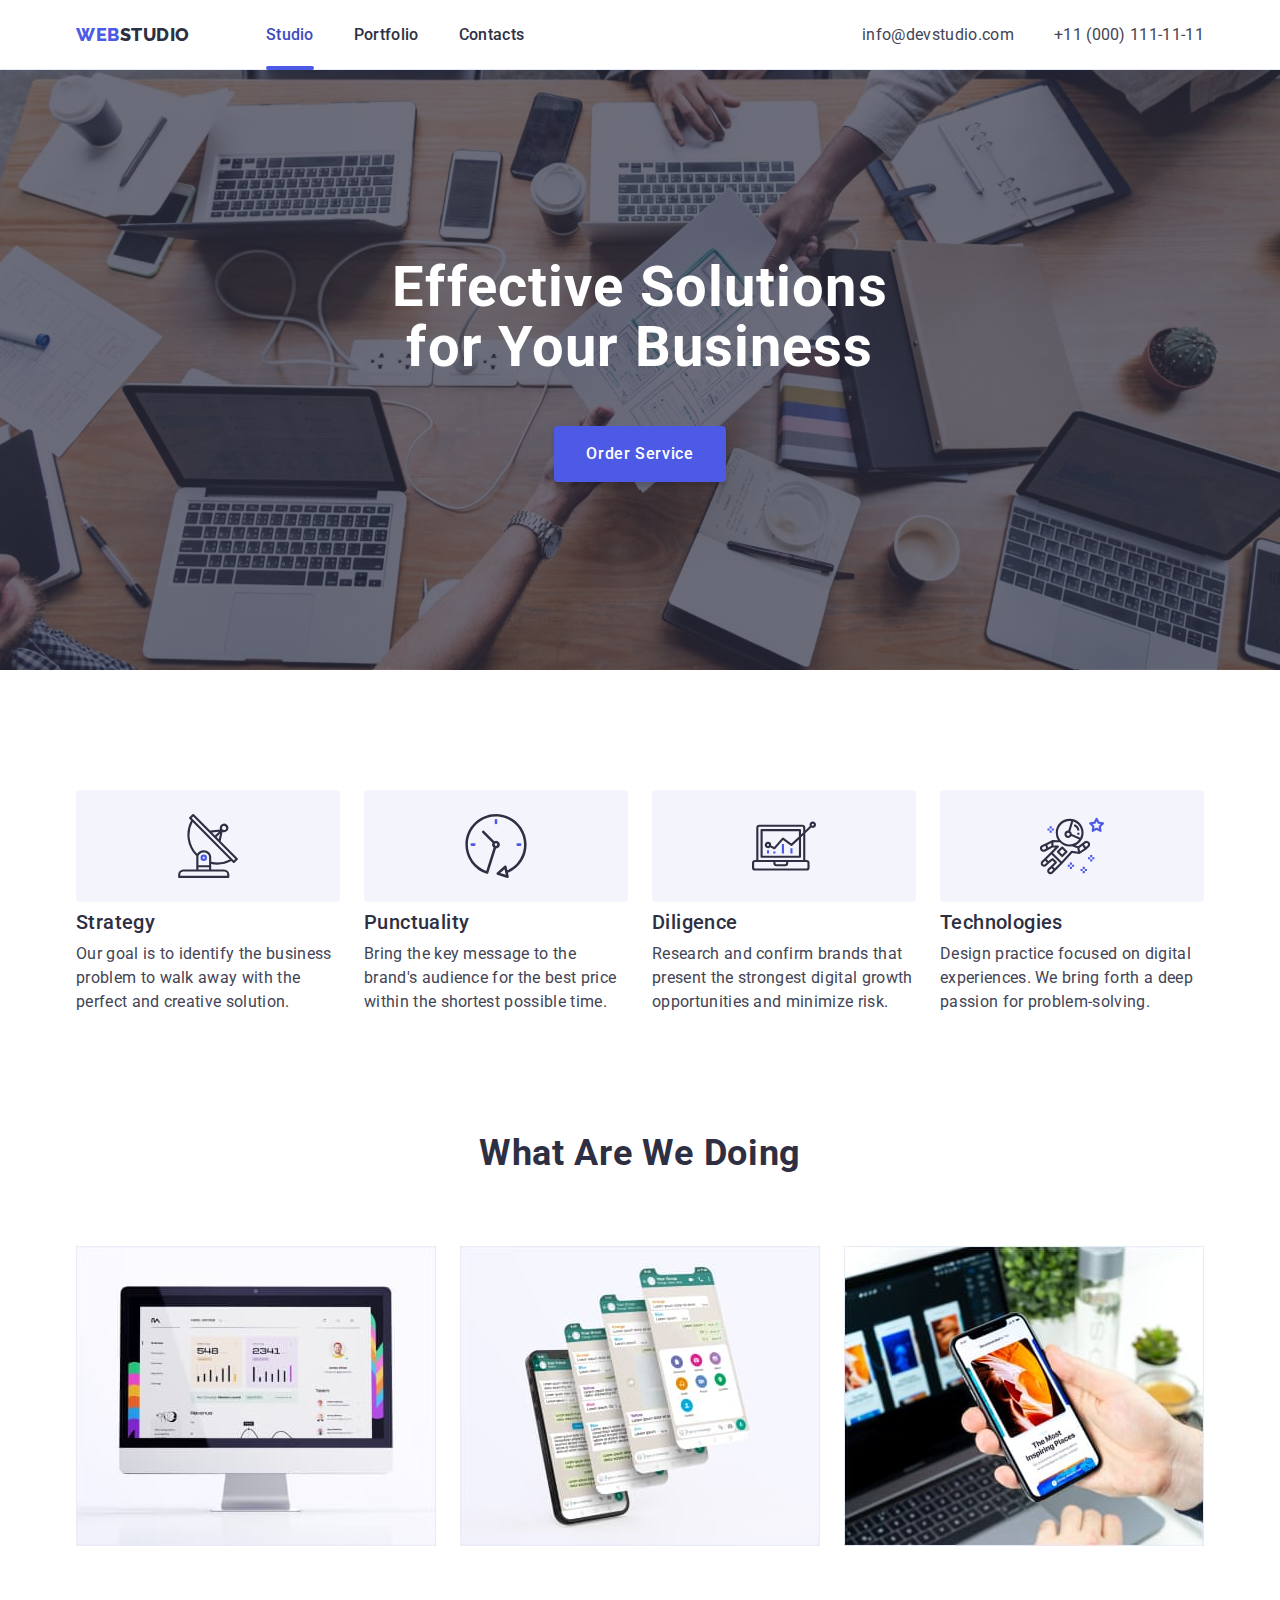
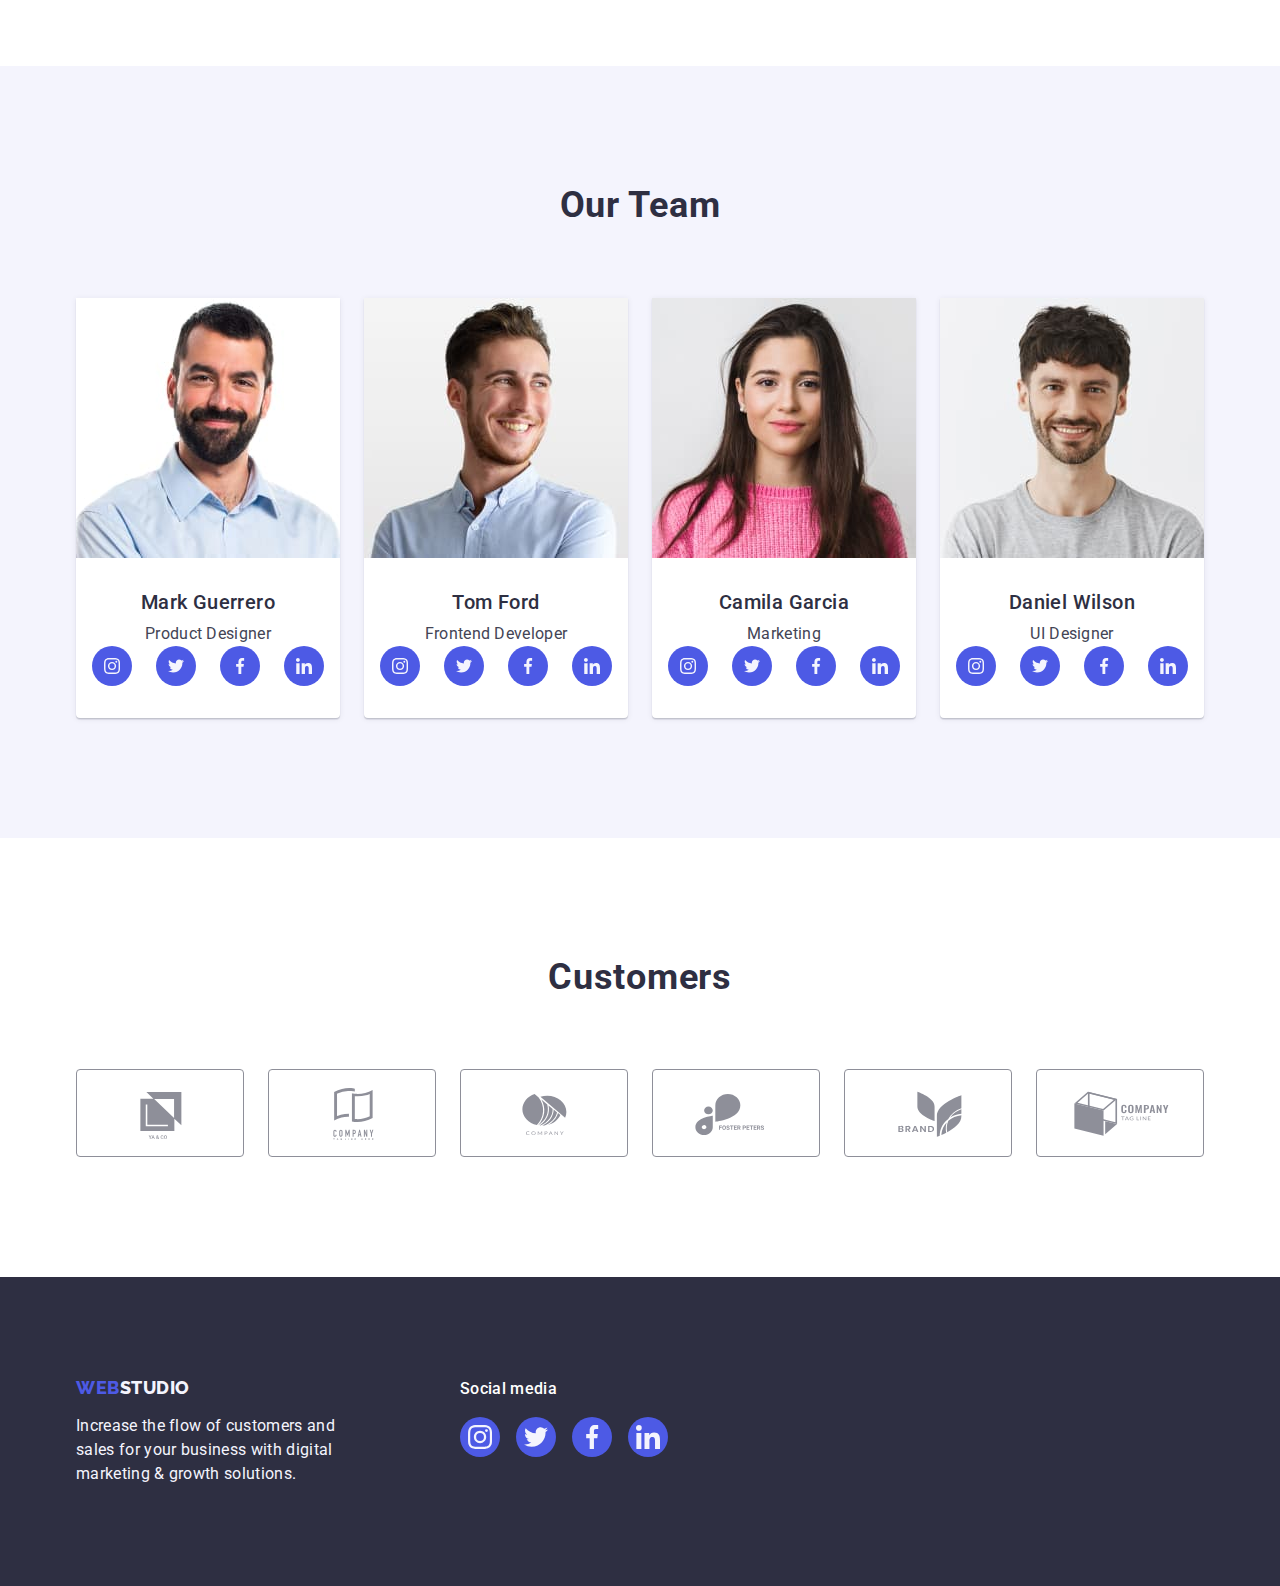
==== index.html @ 05ad9bfc "Initial commit" ====
<!DOCTYPE html>
<html lang="en">
  <head>
    <meta charset="UTF-8" />
    <meta http-equiv="X-UA-Compatible" content="IE=edge" />
    <meta name="viewport" content="width=device-width, initial-scale=1.0" />
    <title>WebStudio</title>
    <link rel="preconnect" href="https://fonts.googleapis.com" />
    <link rel="preconnect" href="https://fonts.gstatic.com" crossorigin />
    <link
      href="https://fonts.googleapis.com/css2?family=Raleway:wght@800&family=Roboto:wght@400;500;700;900&display=swap"
      rel="stylesheet"
    />
    <link
      rel="stylesheet"
      href="https://cdnjs.cloudflare.com/ajax/libs/modern-normalize/1.1.0/modern-normalize.min.css"
    />
    <link rel="stylesheet" href="./css/styles.css" />
  </head>
  <body>
    <!-- Headers -->

    <header class="header-main">
      <!-- Navigation on the page -->

      <div class="header-container container">
        <nav class="site-nav">
          <a class="link top-link" href="./index.html"
            >Web<span class="top-logo">Studio</span></a
          >
          <ul class="list nav-list">
            <li class="item"><a class="link header-link active" href="./index.html">Studio</a></li>
            <li class="item">
              <a class="link header-link" href="./portfolio.html">Portfolio</a>
            </li>
            <li class="item"><a class="link header-link" href="">Contacts</a></li>
          </ul>
        </nav>
        <address class="site-cont">
          <ul class="list nav-list">
            <li class="item">
              <a class="link" href="mailto:info@devstudio.com"
                >info@devstudio.com</a
              >
            </li>
            <li class="item">
              <a class="link" href="tel:+110001111111">+11 (000) 111-11-11</a>
            </li>
          </ul>
        </address>
      </div>
    </header>

    <!-- Main block -->

    <main>
      <!-- Section Hero -->

      <section class="hero hero-main">
        <div class="container">
          <h1 class="hero-title">Effective Solutions for Your Business</h1>
          <button class="hero-button" type="button" data-modal-open>Order Service</button>
        </div>
      </section>

      <!-- Section Feature -->

      <section class="section feature-main">
        <div class="container">
          <h2 class="section-title visually-hidden">Feature</h2>
          <ul class="list feature-list">
              <li class="feature-list-it">
                  <div class="feature-icon-top">
                        <svg class="feature-icons" width="64" height="64">
                          <use href="./images/icon.svg#icon-antenna"></use>
                        </svg>
                  </div>
                  <h3 class="section-subtitle">Strategy</h3>
                  <p class="section-item">
                    Our goal is to identify the business problem to walk away with
                    the perfect and creative solution.
                  </p>
              </li>

              <li class="feature-list-it">
                <div class="feature-icon-top">
                    <svg class="feature-icons" width="64" height="64">
                      <use href="./images/icon.svg#icon-clock"></use>
                    </svg>
                </div>
                  <h3 class="section-subtitle">Punctuality</h3>
                  <p class="section-item">
                    Bring the key message to the brand's audience for the best price
                    within the shortest possible time.
                  </p>
              </li>

              <li class="feature-list-it">
                <div class="feature-icon-top">
                    <svg class="feature-icons" width="64" height="64">
                      <use href="./images/icon.svg#icon-diagram"></use>
                    </svg>
                </div>
                  <h3 class="section-subtitle">Diligence</h3>
                  <p class="section-item">
                    Research and confirm brands that present the strongest digital
                    growth opportunities and minimize risk.
                  </p>
              </li>

              <li class="feature-list-it">
                <div class="feature-icon-top">
                    <svg class="feature-icons" width="64" height="64">
                      <use href="./images/icon.svg#icon-astronaut"></use>
                    </svg>
                </div>
                  <h3 class="section-subtitle">Technologies</h3>
                  <p class="section-item">
                    Design practice focused on digital experiences. We bring forth a
                    deep passion for problem-solving.
                  </p>
              </li>
          </ul>
        </div>
      </section>

      <!-- Section  What are we doing -->

      <section class="section doing-main">
        <div class="container">
          <h2 class="section-title">What are we doing</h2>
          <ul class="list  doing-list">
            <li class="doing-items">
              <img src="./images/gadjet/PC.jpg" alt="PC" width="360" />
            </li>
            <li class="doing-items">
              <img src="./images/gadjet/Tablet.jpg" alt="Tablet" width="360" />
            </li>
            <li class="doing-items">
              <img src="./images/gadjet/Phone.jpg" alt="Phone" width="360" />
            </li>
          </ul>
        </div>
      </section>

      <!-- Section Our Team -->

      <section class="section team">
        <div class="container team-main">
          <h2 class="section-title team-title">Our Team</h2>
          <ul class="list team-list">
            <li class="team-item">
              <img
                src="./images/team/MarkGuerrero.jpg"
                alt="Mark Guerrero"
                width="264"
              />
              <div class="team-subtitle">
                <h3 class="section-subtitle">Mark Guerrero</h3>
                <p class="section-item">Product Designer</p>
                <ul class="list socials">
                  <li class="socials-items">
                    <a  class="socials-link link" href="https://instagram.com" target="_blank" rel="noopener noreferrer"
                    aria-label="Instagram icon">
                      <svg class="socials-icons" width="16" height="16">
                        <use href="./images/icon.svg#icon-instagram"></use>
                      </svg>
                    </a>
                  </li>
                  <li class="socials-items">
                    <a class="socials-link link" href="https://twitter.com" target="_blank" rel="noopener noreferrer"
                    aria-label="Twitter icon">
                      <svg class="socials-icons" width="16" height="16">
                        <use href="./images/icon.svg#icon-twitter"></use>
                      </svg>
                    </a>
                  </li>
                  <li class="socials-items">
                    <a class="socials-link link" href="https://facebook.com" target="_blank" rel="noopener noreferrer"
                    aria-label="Facebook icon">
                      <svg class="socials-icons" width="16" height="16">
                        <use href="./images/icon.svg#icon-facebook"></use>
                      </svg>
                    </a>
                  </li>
                  <li class="socials-items">
                    <a class="socials-link link" href="https://linkedin.com" target="_blank" rel="noopener noreferrer"
                    aria-label="Linkedin icon">
                      <svg class="socials-icons" width="16" height="16">
                        <use href="./images/icon.svg#icon-linkedin"></use>
                      </svg>
                    </a>
                  </li>
                </ul>
              </div>

            </li>
            <li class="team-item">
              <img src="./images/team/TomFord.jpg" alt="Tom Ford" width="264" />
                <div class="team-subtitle">
                    <h3 class="section-subtitle">Tom Ford</h3>
                    <p class="section-item">Frontend Developer</p>
                    <ul class="list socials">
                      <li class="socials-items">
                        <a  class="socials-link link" href="https://instagram.com" target="_blank" rel="noopener noreferrer"
                        aria-label="Instagram icon">
                          <svg class="socials-icons" width="16" height="16">
                            <use href="./images/icon.svg#icon-instagram"></use>
                          </svg>
                        </a>
                      </li>
                      <li class="socials-items">
                        <a class="socials-link link" href="https://twitter.com" target="_blank" rel="noopener noreferrer"
                        aria-label="Twitter icon">
                          <svg class="socials-icons" width="16" height="16">
                            <use href="./images/icon.svg#icon-twitter"></use>
                          </svg>
                        </a>
                      </li>
                      <li class="socials-items">
                        <a class="socials-link link" href="https://facebook.com" target="_blank" rel="noopener noreferrer"
                        aria-label="Facebook icon">
                          <svg class="socials-icons" width="16" height="16">
                            <use href="./images/icon.svg#icon-facebook"></use>
                          </svg>
                        </a>
                      </li>
                      <li class="socials-items">
                        <a class="socials-link link" href="https://linkedin.com" target="_blank" rel="noopener noreferrer"
                        aria-label="Linkedin icon">
                          <svg class="socials-icons" width="16" height="16">
                            <use href="./images/icon.svg#icon-linkedin"></use>
                          </svg>
                        </a>
                      </li>
                    </ul>
                </div>
                
            </li>
            <li class="team-item">
              <img
                src="./images/team/CamilaGarcia.jpg"
                alt="Camila Garcia"
                width="264"
              />
                  <div class="team-subtitle">
                    <h3 class="section-subtitle">Camila Garcia</h3>
                    <p class="section-item">Marketing</p>
                    <ul class="list socials">
                      <li class="socials-items">
                        <a  class="socials-link link" href="https://instagram.com" target="_blank" rel="noopener noreferrer"
                        aria-label="Instagram icon">
                          <svg class="socials-icons" width="16" height="16">
                            <use href="./images/icon.svg#icon-instagram"></use>
                          </svg>
                        </a>
                      </li>
                      <li class="socials-items">
                        <a class="socials-link link" href="https://twitter.com" target="_blank" rel="noopener noreferrer"
                        aria-label="Twitter icon">
                          <svg class="socials-icons" width="16" height="16">
                            <use href="./images/icon.svg#icon-twitter"></use>
                          </svg>
                        </a>
                      </li>
                      <li class="socials-items">
                        <a class="socials-link link" href="https://facebook.com" target="_blank" rel="noopener noreferrer"
                        aria-label="Facebook icon">
                          <svg class="socials-icons" width="16" height="16">
                            <use href="./images/icon.svg#icon-facebook"></use>
                          </svg>
                        </a>
                      </li>
                      <li class="socials-items">
                        <a class="socials-link link" href="https://linkedin.com" target="_blank" rel="noopener noreferrer"
                        aria-label="Linkedin icon">
                          <svg class="socials-icons" width="16" height="16">
                            <use href="./images/icon.svg#icon-linkedin"></use>
                          </svg>
                        </a>
                      </li>
                    </ul>
                  </div>
            </li>
            <li class="team-item">
              <img
                src="./images/team/DanielWilson.jpg"
                alt="Daniel Wilson"
                width="264"
              />
                  <div class="team-subtitle">
                    <h3 class="section-subtitle">Daniel Wilson</h3>
                    <p class="section-item">UI Designer</p>
                    <ul class="list socials">
                      <li class="socials-items">
                        <a  class="socials-link link" href="https://instagram.com" target="_blank" rel="noopener noreferrer"
                        aria-label="Instagram icon">
                          <svg class="socials-icons" width="16" height="16">
                            <use href="./images/icon.svg#icon-instagram"></use>
                          </svg>
                        </a>
                      </li>
                      <li class="socials-items">
                        <a class="socials-link link" href="https://twitter.com" target="_blank" rel="noopener noreferrer"
                        aria-label="Twitter icon">
                          <svg class="socials-icons" width="16" height="16">
                            <use href="./images/icon.svg#icon-twitter"></use>
                          </svg>
                        </a>
                      </li>
                      <li class="socials-items">
                        <a class="socials-link link" href="https://facebook.com" target="_blank" rel="noopener noreferrer"
                        aria-label="Facebook icon">
                          <svg class="socials-icons" width="16" height="16">
                            <use href="./images/icon.svg#icon-facebook"></use>
                          </svg>
                        </a>
                      </li>
                      <li class="socials-items">
                        <a class="socials-link link" href="https://linkedin.com" target="_blank" rel="noopener noreferrer"
                        aria-label="Linkedin icon">
                          <svg class="socials-icons" width="16" height="16">
                            <use href="./images/icon.svg#icon-linkedin"></use>
                          </svg>
                        </a>
                      </li>
                    </ul>
                  </div>
            </li>
          </ul>
        </div>
      </section>


      <!-- Customers -->

      <section class="section customer-section">
        <div class="container">
          <h2 class="section-title customer-title">Customers</h2>
            <ul class="clients-list list">
              <li class="clients-items">
                <a href="" class="clients-link">
                  <svg class="clients-icons" width="104" height="56">
                    <use href="./images/icon.svg#icon-Logo"></use>
                  </svg>
                </a>
              </li>
              <li class="clients-items">
                <a href="" class="clients-link">
                  <svg class="clients-icons" width="104" height="56">
                    <use href="./images/icon.svg#icon-Logo-1"></use>
                  </svg>
                </a>
              </li>
              <li class="clients-items">
                <a href="" class="clients-link">
                  <svg class="clients-icons" width="104" height="56">
                    <use href="./images/icon.svg#icon-Logo-2"></use>
                  </svg>
                </a>
              </li>
              <li class="clients-items">
                <a href="" class="clients-link">
                  <svg class="clients-icons" width="104" height="56">
                    <use href="./images/icon.svg#icon-Logo-3"></use>
                  </svg>
                </a>
              </li>
              <li class="clients-items">
                <a href="" class="clients-link">
                  <svg class="clients-icons" width="104" height="56">
                    <use href="./images/icon.svg#icon-Logo-4"></use>
                  </svg>
                </a>
              </li>
              <li class="clients-items">
                <a href="" class="clients-link">
                  <svg class="clients-icons" width="104" height="56">
                    <use href="./images/icon.svg#icon-Logo-5"></use>
                  </svg>
                </a>
              </li>
            </ul>
        </div>
      </section>

    </main>

    <!-- Footer -->

    <footer class="footer">
      <div class="container footer-main">
                  <div class="logo" >
                    <a class="link footer-link" href="./index.html"
                      >Web<span class="under-logo">Studio</span></a>
                    <p class="section-item slogan">
                      Increase the flow of customers and sales for your business with
                      digital marketing & growth solutions.
                    </p>
                  </div>

                      <!-- Footer icons -->

                  <div class="icons">
                    <p class="section-item footer-section-item">Social media</p>
                    <ul class="list socials footer-socials">
                      <li class="socials-items">
                        <a  class="socials-link link footer-social-link" href="https://instagram.com" target="_blank" rel="noopener noreferrer"
                        aria-label="Instagram icon">
                          <svg class="socials-icons" width="24" height="24">
                            <use href="./images/icon.svg#icon-instagram"></use>
                          </svg>
                        </a>
                      </li>
                      <li class="socials-items">
                        <a class="socials-link link footer-social-link" href="https://twitter.com" target="_blank" rel="noopener noreferrer"
                        aria-label="Twitter icon">
                          <svg class="socials-icons" width="24" height="24">
                            <use href="./images/icon.svg#icon-twitter"></use>
                          </svg>
                        </a>
                      </li>
                      <li class="socials-items">
                        <a class="socials-link link footer-social-link" href="https://facebook.com" target="_blank" rel="noopener noreferrer"
                        aria-label="Facebook icon">
                          <svg class="socials-icons" width="24" height="24">
                            <use href="./images/icon.svg#icon-facebook"></use>
                          </svg>
                        </a>
                      </li>
                      <li class="socials-items">
                        <a class="socials-link link footer-social-link" href="https://linkedin.com" target="_blank" rel="noopener noreferrer"
                        aria-label="Linkedin icon">
                          <svg class="socials-icons" width="24" height="24">
                            <use href="./images/icon.svg#icon-linkedin"></use>
                          </svg>
                        </a>
                      </li>
                    </ul>
                  </div>
        </div>

    </footer>

    <!-- Modal windows -->

    <div class="backdrop is-hidden" data-modal>
      <div class="modal">
        <button  class="modal-btn" type="button" data-modal-close>
          <svg class="modal-icon" width="8" height="8">
          <use href="./images/icon.svg#icon-close-modal"></use>
        </svg>
      </button>
        
      </div>
    </div> 
    <script src="./js/modal.js"></script>
  </body>
</html>
---- css/styles.css ----
:root {
  /* Fonts */
  --primary-font: 'Roboto', sans-serif;
  --secondary-font: 'Raleway', sans-serif;
  /* bg color */
  --primary-bg-color: #ffffff;
  --secondary-bg-color: #2e2f42;
  --light-bg-color: #f4f4fd;
  --primary-brand-color: #4d5ae5;
  --action-color: #404bbf;
  --accent-color: #e7e9fc;
  --success-color: #31d0aa;
  --modal-bg-color: #fcfcfc;
  --modal-icon-bg-color: #d9d9d9;
  /* text color */
  --body-text-color: #434455;
  --subtle-text-color: #8e8f99;

  --animation-base: 250ms cubic-bezier(0.4, 0, 0.2, 1);
}

/* base style */

body {
  background-color: var(--primary-bg-color);
  font-family: var(--primary-font);
  font-style: normal;
  font-weight: 400;
  font-size: 16px;
  line-height: 1.5;
  letter-spacing: 0.02em;
  color: var(--body-text-color);
}
/* container */

.container {
  /* width: 100%; */
  width: 1158px;
  padding: 0px 15px;
  margin: 0 auto;
}

.visually-hidden {
  position: absolute;
  width: 1px;
  height: 1px;
  margin: -1px;
  border: 0;
  padding: 0;
  white-space: nowrap;
  clip-path: inset(100%);
  clip: rect(0 0 0 0);
  overflow: hidden;
}

img {
  display: block;
  max-width: 100%;
  height: auto;
}

/* reset */

p,
h1,
h2,
h3,
h4,
h5 {
  margin: 0;
}

ul {
  margin: 0;
  padding-left: 0;
}

.list {
  list-style: none;
}

.link {
  text-decoration: none;
}

/* button */

/* Site nav */

.header-main {
  border-bottom: 1px solid var(--accent-color);
  box-shadow: 0px 2px 1px rgba(46, 47, 66, 0.08),
    0px 1px 1px rgba(46, 47, 66, 0.16), 0px 1px 6px rgba(46, 47, 66, 0.08);
}

.header-container {
  display: flex;
  align-items: center;
}

.site-nav {
  display: flex;
  align-items: center;
}

.nav-list {
  display: flex;
}

.nav-list .item:not(:last-child) {
  margin-right: 40px;
}

.site-nav .link.top-link {
  margin-right: 76px;

  color: var(--primary-brand-color);
  font-family: var(--secondary-font);
  font-style: normal;
  font-weight: 800;
  font-size: 18px;
  line-height: 1.17;
  letter-spacing: 0.03em;
  text-transform: uppercase;
}

.site-nav .top-logo {
  color: var(--secondary-bg-color);
  font-family: var(--secondary-font);
  font-style: normal;
  font-weight: 800;
  font-size: 18px;
  line-height: 1.17;
  letter-spacing: 0.03em;
  text-transform: uppercase;
}

.site-nav .link {
  padding-top: 24px;
  padding-bottom: 24px;

  color: var(--secondary-bg-color);
  font-style: normal;
  font-weight: 500;
  transition: color var(--animation-base);
}

.site-nav .link:hover,
.site-nav .link:focus {
  color: var(--action-color);
}

.site-cont .link {
  color: var(--body-text-color);
  font-style: normal;
  transition: color var(--animation-base);
}

.site-cont .link:hover,
.site-cont .link:focus {
  color: var(--action-color);
  }

.site-cont {
  font-style: normal;
  margin-left: auto;
}

.header-link {
  position: relative;
}

.header-link::after {
  content: '';
  position: absolute;
  left: 0;
  bottom: -2px;

  display: block;
  width: 100%;
  height: 4px;
  border-radius: 2px;

  transform: scaleX(0);
  transition: color var(--animation-base);
}

.header-link.active {
  color: var(--action-color);
}

.header-link.active::after,
.header-link:hover::after,
.header-link:focus::after {
  background-color: var(--primary-brand-color);
  transform: scaleX(1);
}

/* Hero */
.hero-main {
  max-width: 1440px;
  margin: 0 auto;
  padding-top: 188px;
  padding-bottom: 188px;
  background-image: linear-gradient(
      rgba(46, 47, 66, 0.7),
      rgba(46, 47, 66, 0.7)
    ),
    url(../images/hero/people.jpg);
  background-color: var(--secondary-bg-color);
  background-repeat: no-repeat;
  background-position: center;
  background-size: cover;
}

.hero-title {
  display: block;
  margin-left: auto;
  margin-right: auto;
  margin-bottom: 48px;
  max-width: 496px;

  font-weight: 700;
  font-size: 56px;
  line-height: 1.07;
  text-align: center;
  letter-spacing: 0.02em;
  color: var(--primary-bg-color);
}

.hero-button {
  display: block;
  margin-left: auto;
  margin-right: auto;
  padding: 16px 32px;

  min-width: 169px;
  height: 56px;

  font-family: inherit;
  font-weight: 500;
  font-size: 16px;
  line-height: 1.5;
  align-items: center;
  letter-spacing: 0.04em;
  color: var(--primary-bg-color);
  cursor: pointer;
  background-color: var(--primary-brand-color);
  box-shadow: 0px 4px 4px rgba(0, 0, 0, 0.15);
  border-radius: 4px;
  border: none;
  transition: background-color var(--animation-base);
}

.hero-button:hover,
.hero-button:focus {
  background-color: var(--action-color);
}

/* Section */

.section-title {
  font-weight: 700;
  font-size: 36px;
  line-height: 1.11;
  letter-spacing: 0.02em;
  text-align: center;
  text-transform: capitalize;
  color: var(--secondary-bg-color);
}

.section-subtitle {
  font-weight: 500;
  font-size: 20px;
  line-height: 1.2;
  letter-spacing: 0.02em;
  color: var(--secondary-bg-color);
}

/* Section feature */

.feature-main {
  padding-top: 120px;
  padding-bottom: 120px;
}

.feature-list {
  display: flex;
  gap: 24px;
}

.feature-icon-top {
  display: flex;
  align-items: center;
  justify-content: center;
  width: 264px;
  height: 112px;
  margin-bottom: 8px;

  background: var(--light-bg-color);
  border-radius: 4px;
}

.feature-list-it {
  flex-basis: calc((100% - 72px) / 4);
}

.section-subtitle {
  margin-bottom: 8px;
}

/* Section  What are we doing  */

.doing-main {
  padding-bottom: 120px;
}

.doing-main .section-title {
  margin-bottom: 72px;
}

.doing-list {
  display: flex;
}

.doing-items:not(:last-child) {
  margin-right: 24px;
}

/* Section Team */

.team {
  /* max-width: 1440px; */
  margin: 0 auto;
  padding-top: 120px;
  padding-bottom: 120px;
  background-color: var(--light-bg-color);
}

.team-item {
  background-color: var(--primary-bg-color);
  box-shadow: 0px 1px 6px rgba(46, 47, 66, 0.08),
    0px 1px 1px rgba(46, 47, 66, 0.16), 0px 2px 1px rgba(46, 47, 66, 0.08);
  border-radius: 0px 0px 4px 4px;
}

.team-title {
  margin-bottom: 72px;
}

.team-list {
  display: flex;
}

.team-subtitle {
  /* margin-bottom: 8px; */
  padding: 32px 0;
  border-radius: 0px 0px 4px 4px;
}

.team-list .team-item:not(:last-child) {
  margin-right: 24px;
}

.team-subtitle > .section-subtitle,
.team-subtitle > .section-item {
  text-align: center;
}

/* Customer styles */

.customer-section {
  padding-top: 120px;
  padding-bottom: 120px;
}
.container {
}

.customer-title {
  margin-bottom: 72px;
  line-height: 1.1;
}
.clients-list {
  display: flex;
  align-items: center;
  gap: 24px;
}
.list {
}
.clients-items {
  display: flex;
  justify-content: center;
  width: calc(100% - 120px / 6);
}

.clients-link {
  display: flex;
  align-items: center;
  justify-content: center;
  width: 168px;
  height: 88px;

  border: 1px solid var(--subtle-text-color);
  border-radius: 4px;
  color: var(--subtle-text-color);
  transition: color var(--animation-base), border-color var(--animation-base) ;
}

.clients-link:hover,
.clients-link:focus {
  border-color: var(--action-color);
  color: var(--action-color);
}

.clients-icons {
  fill: currentColor;
}

/* Socials icons */

.list {
}

.socials {
  display: flex;
  justify-content: center;
  gap: 24px;
}
.socials-items {
}

.socials-link {
  display: flex;
  justify-content: center;
  align-items: center;

  width: 40px;
  height: 40px;

  fill: var(--light-bg-color);
  background-color: var(--primary-brand-color);
  border-radius: 50%;
  transition: background-color var(--animation-base);
}

.socials-link:hover,
.socials-link:focus {
  background-color: var(--action-color);
}

/* Section button */

/* .button {
  font-family: inherit;
  font-weight: 500;
  font-size: 16px;
  line-height: 1.5;
  letter-spacing: 0.04em;
  color: var(--primary-brand-color);
  background-color: var(--light-bg-color);
  transition: color var(--animation-base), background-color var(--animation-base);
} */

/* action filter */

/* .button:hover,
.button:focus {
  font-family: inherit;
  font-weight: 500;
  font-size: 16px;
  line-height: 1.5;
  align-items: center;
  letter-spacing: 0.04em;
  color: var(--primary-bg-color);
  cursor: pointer;
  background-color: var(--action-color);
} */

/* Section card */

.card-title {
  font-weight: 500;
  font-size: 20px;
  line-height: 1.2;
}

.section-card {
  font-family: inherit;
  font-weight: 400;
  font-size: 16px;
  line-height: 1.5;
  letter-spacing: 0.02em;
  color: var(--body-text-color);
}

.card-link {
  display: block;
  transition: box-shadow var(--animation-base);

}

.card-link:hover,
.card-link:focus {
  box-shadow: 0px 1px 6px rgba(46, 47, 66, 0.08),
    0px 1px 1px rgba(46, 47, 66, 0.16), 0px 2px 1px rgba(46, 47, 66, 0.08);
}

/* Footer */

.footer {
  /* max-width: 1440px; */
  margin: 0 auto;
  padding: 100px 0;
  background-color: var(--secondary-bg-color);
}

.footer-main {
  display: flex;
  gap: 120px;
  align-items: baseline;
}

.footer .link {
  color: var(--primary-brand-color);
  font-family: var(--secondary-font);
  font-style: normal;
  font-weight: 800;
  font-size: 18px;
  line-height: 1.17;
  letter-spacing: 0.03em;
  text-transform: uppercase;
}

.footer .under-logo {
  color: var(--light-bg-color);
  font-family: var(--secondary-font);
  font-style: normal;
  font-weight: 800;
  font-size: 18px;
  line-height: 1.17;
  letter-spacing: 0.03em;
  text-transform: uppercase;
}

.under-logo {
  display: inline-block;
}

.footer-link {
  display: inline-block;
  margin-bottom: 16px;
}

.slogan {
  max-width: 264px;

  color: var(--light-bg-color);
}

.footer-socials {
  gap: 16px;
}

.footer-section-item {
  margin-bottom: 16px;

  font-weight: 500;
  font-size: 16px;
  line-height: 1.5;
  letter-spacing: 0.02em;

  color: var(--primary-bg-color);
}

.footer-social-link:hover,
.footer-social-link:focus {
  background-color: var(--success-color);
}

/* Section Portfolio */

/* Section button */
  
.portfolio-main {
  padding-top: 96px;
  padding-bottom: 120px;
}

.portfolio-list {
  display: flex;
  flex-direction: row;
  justify-content: center;
  align-items: center;
  margin-left: auto;
  margin-right: auto;
  gap: 24px;
  margin-bottom: 72px;
}

.in-btn {
  padding: 12px 24px;
  border: 1px solid var(--accent-color);
  border-radius: 4px;

  font-family: inherit;
  font-weight: 500;
  font-size: 16px;
  line-height: 1.5;
  letter-spacing: 0.04em;
  cursor: pointer;
  align-items: center;

  color: var(--primary-brand-color);
  background-color: var(--light-bg-color);
  transition: color var(--animation-base), background-color var(--animation-base),
  box-shadow var(--animation-base), border var(--animation-base);
}

.in-btn:hover,
.in-btn:focus {
  box-shadow: 0px 3px 1px rgba(0, 0, 0, 0.1), 0px 2px 1px rgba(0, 0, 0, 0.08),
    0px 2px 2px rgba(0, 0, 0, 0.12);
  border: 1px solid transparent;
  color: var(--primary-bg-color);
  background-color: var(--action-color);
}

.card-wrapper {
  padding-bottom: 120px;
}

.card-list {
  display: flex;
  flex-wrap: wrap;
  column-gap: 24px;
  row-gap: 48px;
}

.card-link {
  
}

.card-item {
  flex-basis: calc((100% - 48px) / 3);
  transition: box-shadow var(--animation-base);
}

.card-item:hover,
.card-item:focus {
  box-shadow: 0px 1px 6px rgba(46, 47, 66, 0.08),
    0px 1px 1px rgba(46, 47, 66, 0.16), 0px 2px 1px rgba(46, 47, 66, 0.08);
}

.card-subtitle {
  display: flex;
  flex-direction: column;
  justify-content: center;
  align-items: flex-start;
  gap: 8px;
  border: 1px solid var(--accent-color);
  border-top: none;
  padding: 32px 16px;
}

.card-title {
  margin-bottom: 8px;
}

.card-list-img-wrapper {
  position: relative;
  overflow: hidden;
}

.overlay {
  position: absolute;
  top: 0;
  left: 0;
  width: 100%;
  height: 100%;
  overflow: auto;

  transform: translateY(100%);
  transition: transform var(--animation-base);

  color: var(--light-bg-color);
  background-color: var(--primary-brand-color);
  font-family: inherit;
  font-style: normal;
  font-weight: 400;
  font-size: 16px;
  line-height: 1.5;
  letter-spacing: 0.02em;
  padding: 40px 32px 164px 32px;
}

.card-link:hover .overlay,
.card-link:focus .overlay  {
  transform: translate(0, 0);
}

/**
  |============================
  | Modal styles
  |============================
*/

.backdrop {
  position: fixed;
  top: 0;
  left: 0;
  right: 0;
  bottom: 0;
  z-index: 100;

  background-color: rgba(46, 47, 66, 0.4);
  backdrop-filter: blur(6px);

  transition: opacity var(--animation-base), visibility var(--animation-base);
}

.backdrop.is-hidden {
  opacity: 0;
  visibility: hidden;
  pointer-events: none;
}

.modal {
  position: absolute;
  top: 50%;
  left: 50%;
  transform: translate(-50%, -50%);
  width: 408px;
  min-height: 584px;
  padding: 24px;

  background-color: var(--modal-bg-color);
  border-radius: 4px;
  box-shadow: 0px 1px 1px rgba(0, 0, 0, 0.14), 0px 1px 3px rgba(0, 0, 0, 0.12),
    0px 2px 1px rgba(0, 0, 0, 0.2);
}

.modal-btn {
  position: absolute;
  top: 24px;
  right: 24px;

  display: flex;
  justify-content: center;
  align-items: center;
  width: 24px;
  height: 24px;
  padding: 0;

  border-radius: 50%;
  cursor: pointer;
  color: var(--secondary-bg-color);
  background-color: var(--accent-color);
  border: 1px solid rgba(0, 0, 0, 0.1);
  transition: background-color var(--animation-base);
}

.modal-btn:hover,
.modal-btn:focus {
  background-color: var(--action-color);
  }

  .modal-btn:hover .modal-icon,
  .modal-btn:focus .modal-icon {
    fill: var(--primary-bg-color);
  }

.modal-icon {
  transition: fill var(--animation-base);
}
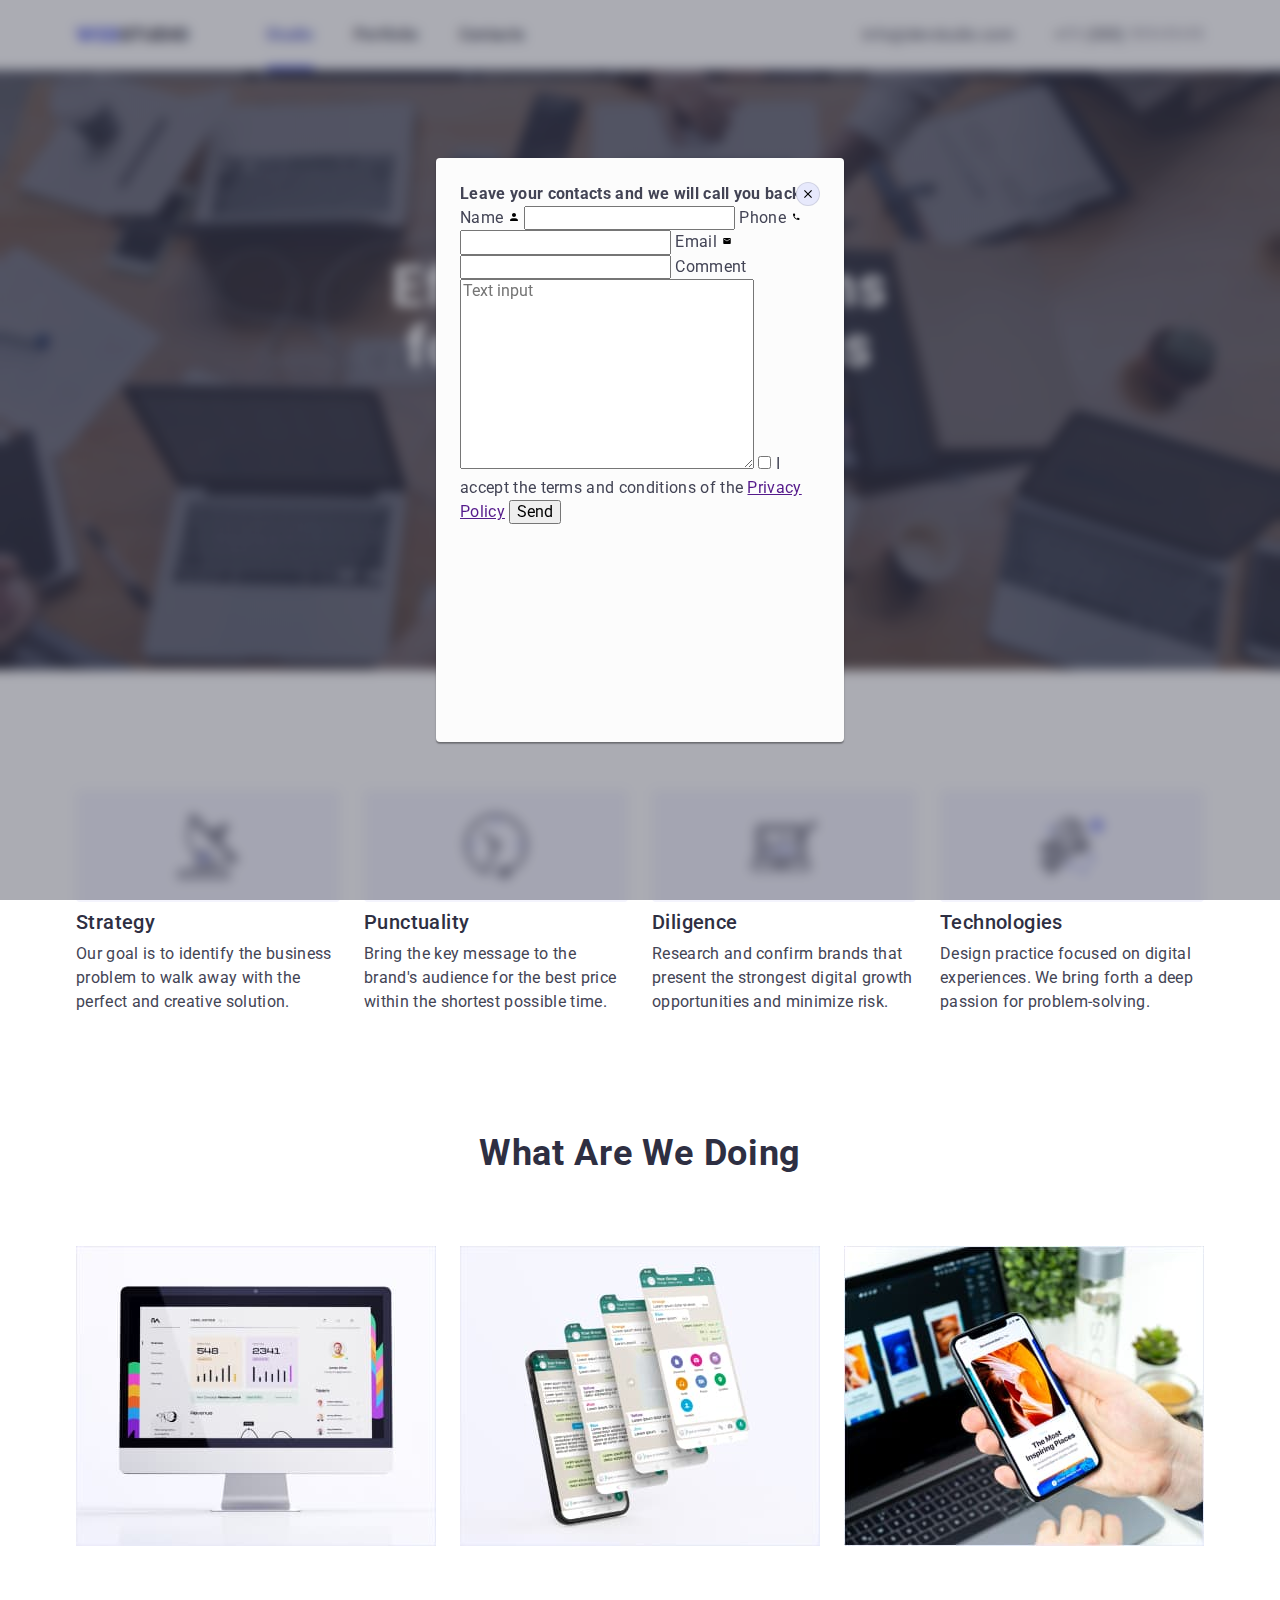
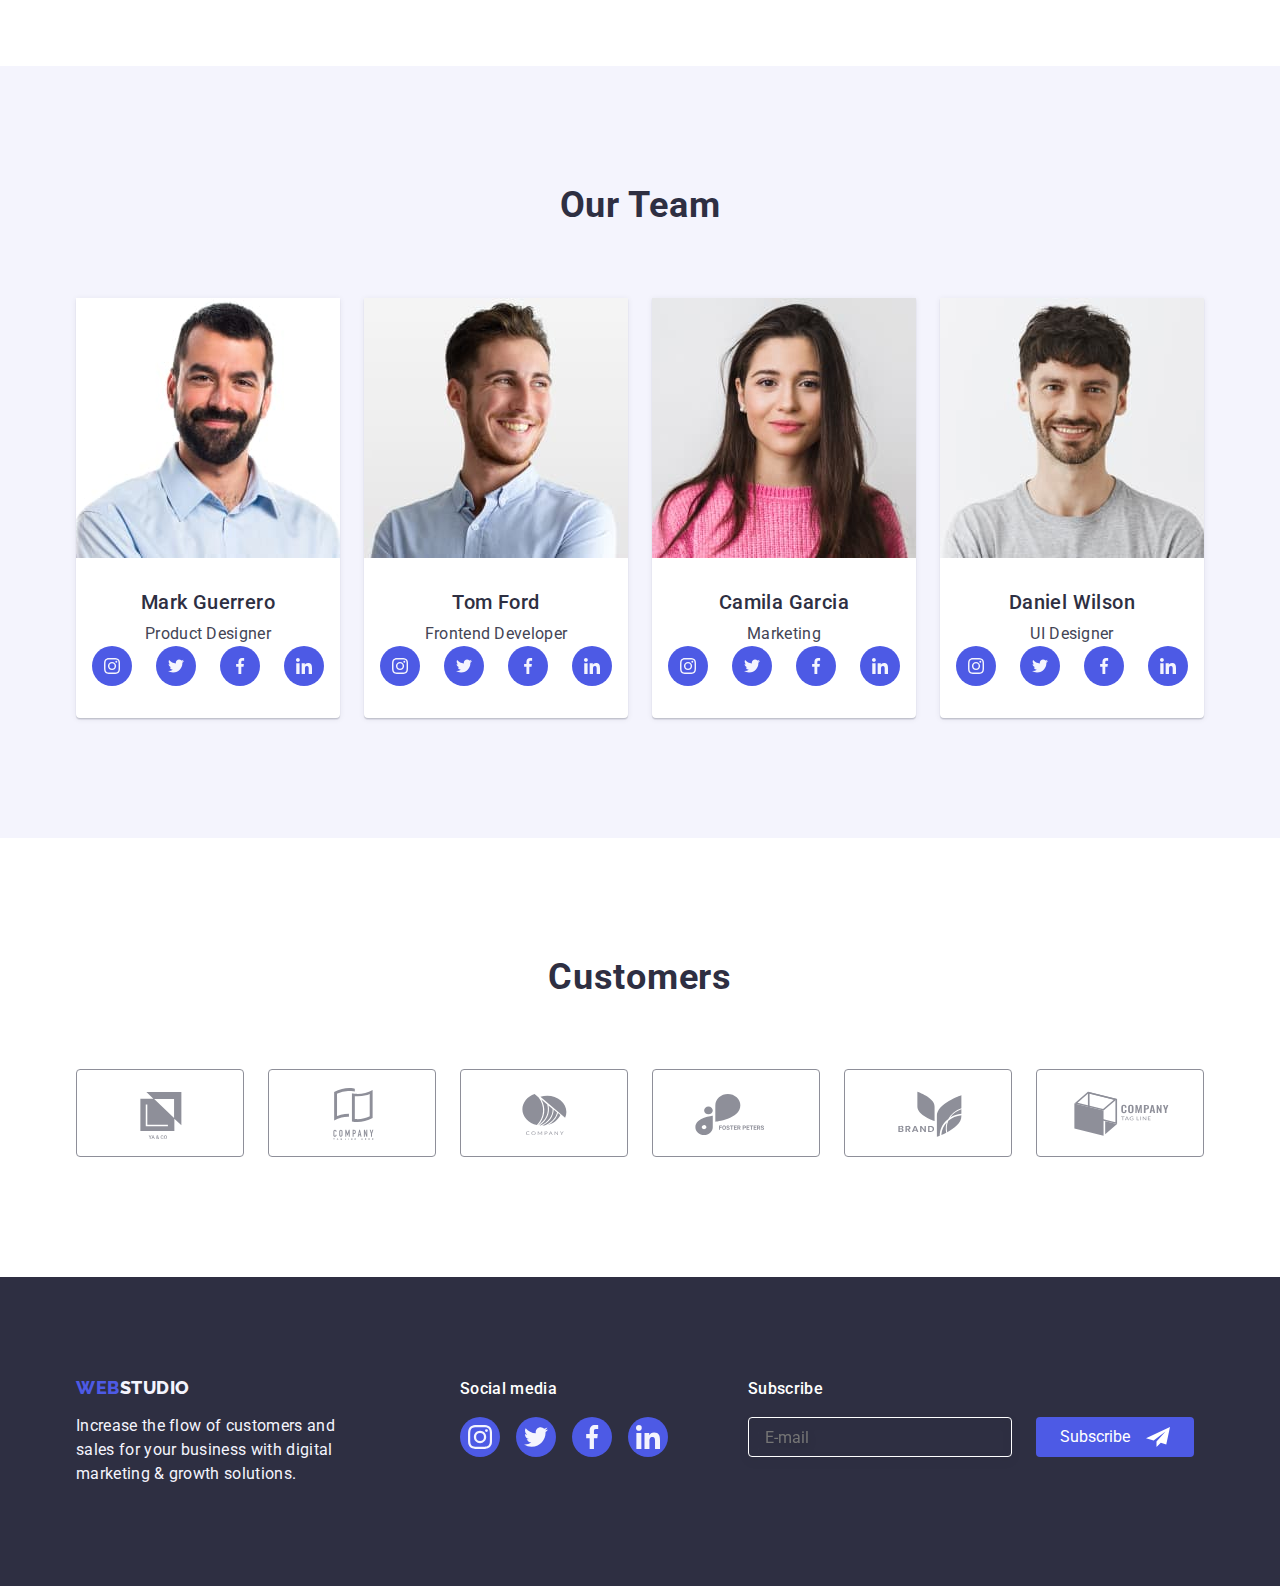
==== commit 67125a9e: "modal + footer_subscribe" ====
--- a/index.html
+++ b/index.html
@@ -401,7 +401,7 @@
 
                       <!-- Footer icons -->
 
-                  <div class="icons">
+                  <div class="icons footer-icons">
                     <p class="section-item footer-section-item">Social media</p>
                     <ul class="list socials footer-socials">
                       <li class="socials-items">
@@ -438,19 +438,74 @@
                       </li>
                     </ul>
                   </div>
+
+                    <!-- Footer subscribe -->
+
+                  <div class="footer-subscribe">
+                    <p class="footer-sub-text">Subscribe</p>
+                    <form class="footer-form">
+                      <input class="footer-input" type="email" name="email"  placeholder="E-mail">
+                      <button class="footer-button" type="submit">Subscribe <svg class="footer-icon-sub" width="24" height="24">
+                        <use href="./images/icon.svg#icon-Fly"></use>
+                      </svg></button>
+                    </form>
+                  </div>
         </div>
 
     </footer>
 
     <!-- Modal windows -->
 
-    <div class="backdrop is-hidden" data-modal>
+    <div class="backdrop " data-modal>
       <div class="modal">
         <button  class="modal-btn" type="button" data-modal-close>
           <svg class="modal-icon" width="8" height="8">
           <use href="./images/icon.svg#icon-close-modal"></use>
         </svg>
       </button>
+
+      <strong class="modal-title">Leave your contacts and we will call you back</strong>
+      <form>
+        <label class="modal-form-input" class="modal-form-field">
+          Name
+          <span class="modal-form-wrapper">
+            <svg class="modal-form-icon"modal-form-icon width="12px" height="12px">
+              <use href="./images/icon.svg#icon-person"></use>
+            </svg>
+            <input class="modal-form-input" type="text" name="" id="">
+          </span>
+          
+        </label>
+        <label class="modal-form-input" class="modal-form-field">
+          Phone
+          <span class="modal-form-wrapper">
+            <svg class="modal-form-icon" width="12px" height="12px">
+              <use href="./images/icon.svg#icon-phone"></use>
+            </svg>
+            <input class="modal-form-input" type="tel" name="" id="">
+          </span>
+          
+        </label>
+
+        <label class="modal-form-field">
+          Email
+          <span class="modal-form-wrapper">
+            <svg class="modal-form-icon" width="12px" height="12px">
+              <use href="./images/icon.svg#icon-email"></use>
+            </svg>
+            <input class="modal-form-input" type="email" name="" id="">
+          </span>
+          
+        </label>
+          <label class="modal-form-field" for="">Comment</label>
+          <textarea name="" id="" cols="30" rows="10" placeholder="Text input"></textarea>
+
+            <label class="modal-form-agree" for="">
+              <input class="modal-form-agree-box" type="checkbox" name="" id=""> 
+              <span class="modal-form-agree-text">I accept the terms and conditions of the <a class="modal-form0agree-link" href="">Privacy Policy</a></span>
+            </label>
+            <button class="button modal-form-btn" type="submit">Send</button>
+      </form>
         
       </div>
     </div> 
--- a/css/styles.css
+++ b/css/styles.css
@@ -516,8 +516,12 @@
 
 .footer-main {
   display: flex;
-  gap: 120px;
+  /* gap: 120px; */
   align-items: baseline;
+}
+
+.footer-main > .logo {
+  margin-right: 120px;
 }
 
 .footer .link {
@@ -557,6 +561,10 @@
   color: var(--light-bg-color);
 }
 
+.footer-icons {
+  margin-right: 80px;
+}
+
 .footer-socials {
   gap: 16px;
 }
@@ -576,6 +584,92 @@
 .footer-social-link:focus {
   background-color: var(--success-color);
 }
+
+/* .footer-icons {
+  margin-right: 80px;
+} */
+
+/**
+  |============================
+  | Footer subscribe
+  |============================
+*/
+
+.footer-subscribe {
+  display: block;
+  /* width: 483px;
+  height: 80px; */
+}
+
+.footer-form {
+  display: flex;
+  position: relative;
+  gap: 24px;
+
+  /* justify-content: center;
+  align-items: center; */
+  
+}
+
+.footer-sub-text {
+  display: block;
+  margin-bottom: 16px;
+
+  font-family: 'Roboto';
+  font-style: normal;
+  font-weight: 500;
+  font-size: 16px;
+  line-height: 1.5;
+  color: var(--primary-bg-color);
+}
+
+.footer-input {
+
+  width: 264px;
+  height: 40px;
+
+  padding: 8px;
+  padding-left: 16px;
+  
+  color: var(--primary-bg-color);
+  background-color: transparent;
+
+  border: 1px solid #FFFFFF;
+  filter: drop-shadow(0px 4px 4px rgba(0, 0, 0, 0.15));
+  border-radius: 4px;
+
+}
+
+.footer-button {
+  display: flex;
+  /* flex-direction: row; */
+  justify-content: center;
+  align-items: center;
+  padding: 8px 24px;
+  gap: 16px;
+  cursor: pointer;
+
+  /* position: absolute; */
+  /* left: 77.5%;
+  right: 11.04%;
+  top: 44.87%;
+  bottom: 42.31%; */
+
+  
+  color: var(--primary-bg-color);
+  background: var(--primary-brand-color);
+  border: none;
+  border-radius: 4px;
+  transition: background-color var(--animation-base);
+}
+
+.footer-button:focus {
+  background-color: var(--action-color);
+}
+
+
+.footer-icon-sub {}
+
 
 /* Section Portfolio */
 
@@ -772,3 +866,25 @@
 .modal-icon {
   transition: fill var(--animation-base);
 }
+
+.modal-title {}
+
+.modal-form-input {}
+
+.modal-form-wrapper {}
+
+.modal-form-icon {}
+
+.modal-form-field {}
+
+.modal-form-agree {}
+
+.modal-form-agree-box {}
+
+.modal-form-agree-text {}
+
+.modal-form0agree-link {}
+
+.button {}
+
+.modal-form-btn {}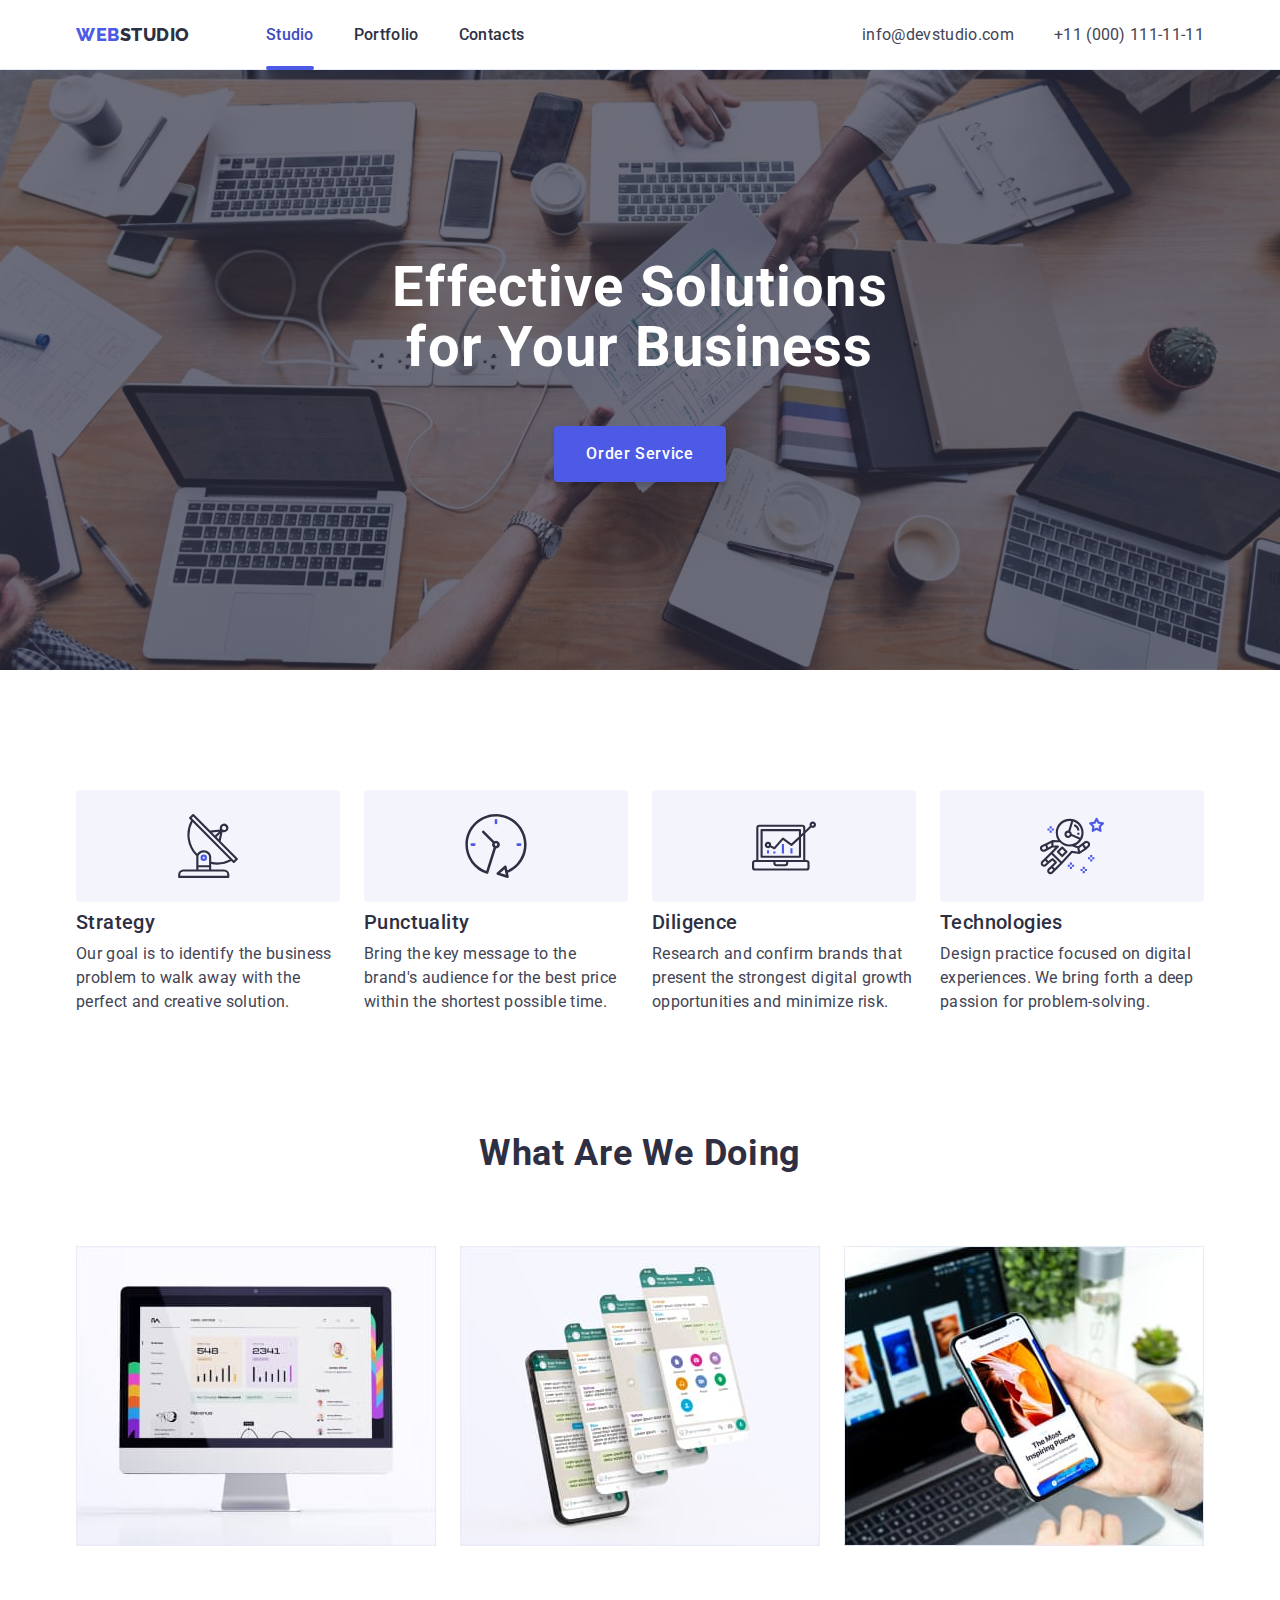
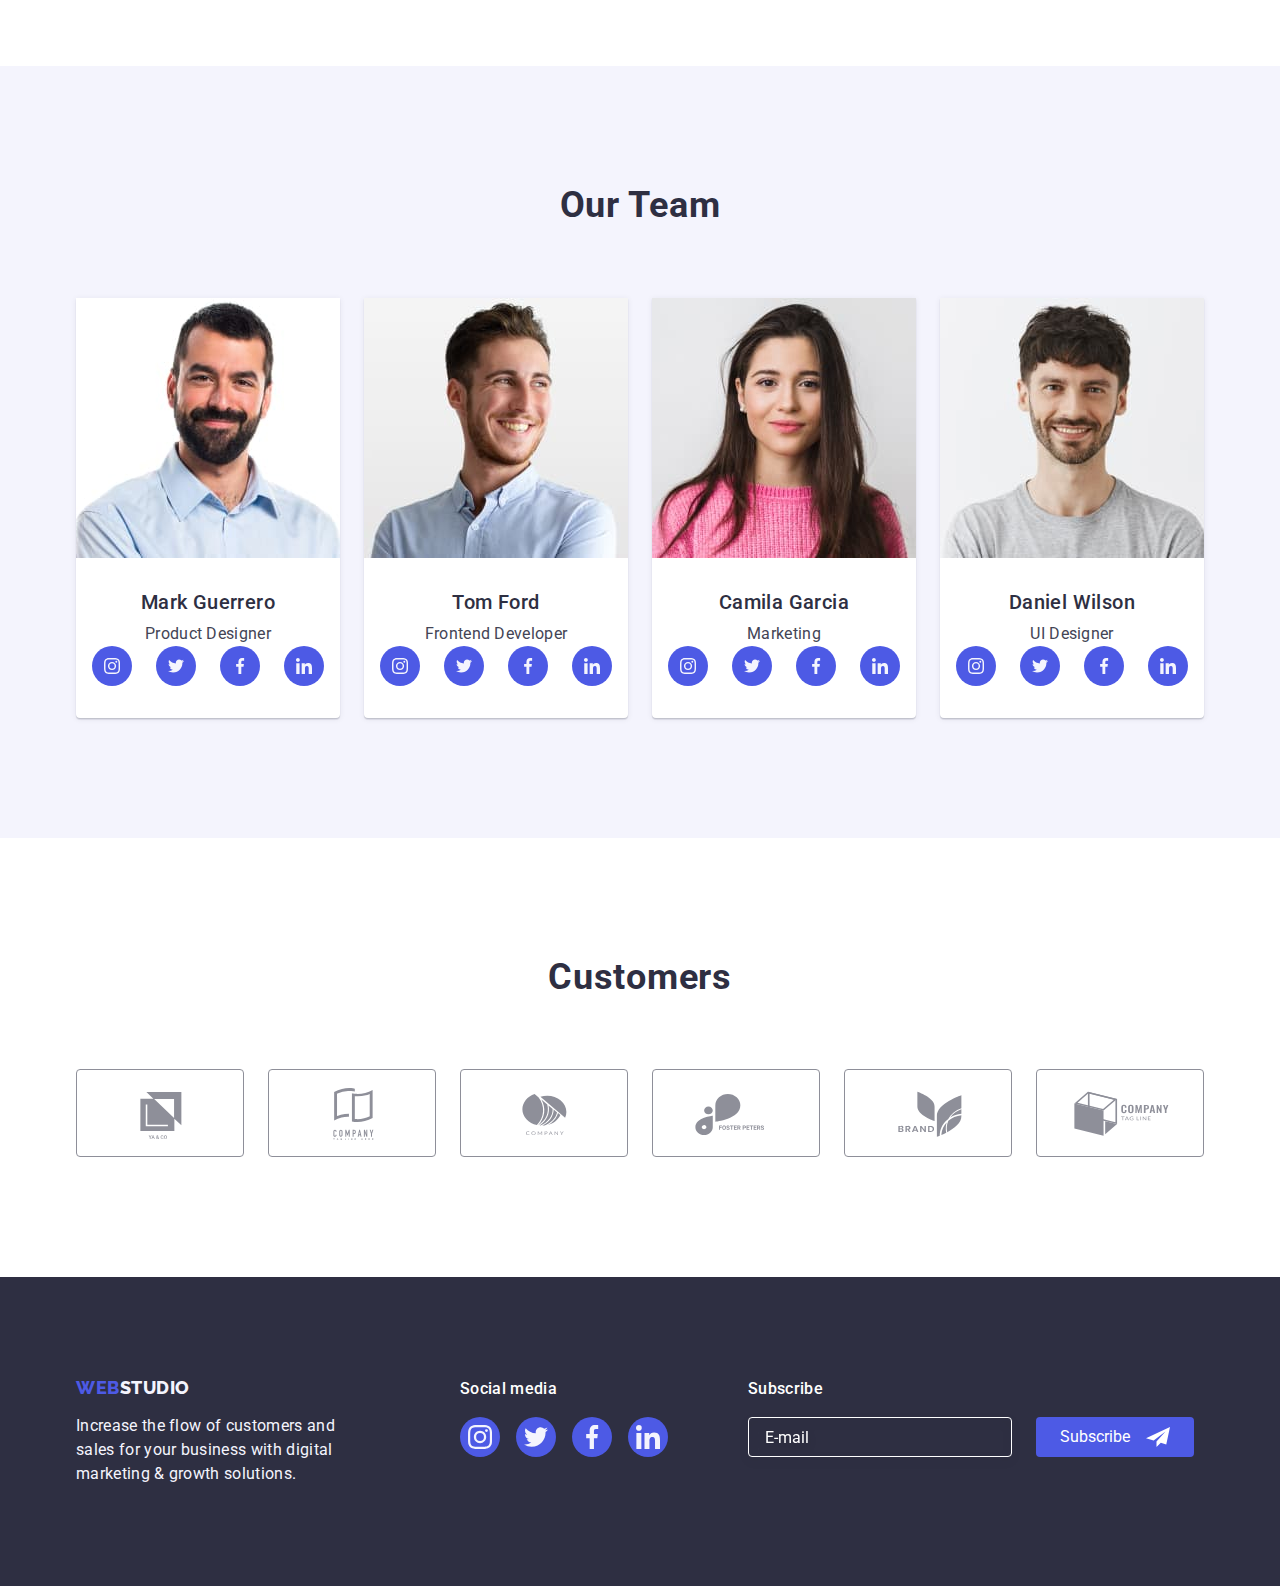
==== commit bf497aba: "modal + footer+ check" ====
--- a/index.html
+++ b/index.html
@@ -456,57 +456,64 @@
 
     <!-- Modal windows -->
 
-    <div class="backdrop " data-modal>
-      <div class="modal">
+    <div class="backdrop is-hidden" data-modal>
+      <div class="modal ">
         <button  class="modal-btn" type="button" data-modal-close>
           <svg class="modal-icon" width="8" height="8">
           <use href="./images/icon.svg#icon-close-modal"></use>
         </svg>
       </button>
 
-      <strong class="modal-title">Leave your contacts and we will call you back</strong>
-      <form>
-        <label class="modal-form-input" class="modal-form-field">
+      <p class="modal-title">Leave your contacts and we will call you back</p>
+      <form class="modal-sub-form">
+        <label class="modal-form-field">
           Name
           <span class="modal-form-wrapper">
-            <svg class="modal-form-icon"modal-form-icon width="12px" height="12px">
+            <input class="modal-form-input" type="text" name="name"/>
+            <svg class="modal-form-icon" width="18" height="18">
               <use href="./images/icon.svg#icon-person"></use>
             </svg>
-            <input class="modal-form-input" type="text" name="" id="">
           </span>
-          
         </label>
-        <label class="modal-form-input" class="modal-form-field">
+        
+        <label class="modal-form-field">
           Phone
           <span class="modal-form-wrapper">
-            <svg class="modal-form-icon" width="12px" height="12px">
+            <input class="modal-form-input" type="tel" name="tel"/>
+            <svg class="modal-form-icon" width="18" height="24">
               <use href="./images/icon.svg#icon-phone"></use>
             </svg>
-            <input class="modal-form-input" type="tel" name="" id="">
           </span>
-          
         </label>
 
         <label class="modal-form-field">
           Email
           <span class="modal-form-wrapper">
-            <svg class="modal-form-icon" width="12px" height="12px">
+            <input class="modal-form-input" type="email" name="email"/>
+            <svg class="modal-form-icon" width="18" height="24">
               <use href="./images/icon.svg#icon-email"></use>
             </svg>
-            <input class="modal-form-input" type="email" name="" id="">
           </span>
-          
-        </label>
-          <label class="modal-form-field" for="">Comment</label>
-          <textarea name="" id="" cols="30" rows="10" placeholder="Text input"></textarea>
-
-            <label class="modal-form-agree" for="">
-              <input class="modal-form-agree-box" type="checkbox" name="" id=""> 
-              <span class="modal-form-agree-text">I accept the terms and conditions of the <a class="modal-form0agree-link" href="">Privacy Policy</a></span>
+         </label>
+          <label class="modal-form-field-comm" for="user_text">Comment</label>
+          <textarea class="modal-form-comm" name="" id="user_text" placeholder="Text input"></textarea>
+
+            <label class="modal-form-agree">
+              <input class="modal-form-agree-box" type="checkbox" name="policy"/> 
+              <span class="modal-form-checkbox">
+                <svg class="modal-checkbox-icon" width="16" height="16">
+                  <use href="./images/icon.svg#icon-checkbox"></use>
+                </svg>
+              </span>
+              <span class="modal-form-agree-text">I accept the terms and conditions of the <a class="modal-form-agree-link" href=""> Privacy Policy</a></span>
             </label>
             <button class="button modal-form-btn" type="submit">Send</button>
+
+           
       </form>
         
+      
+
       </div>
     </div> 
     <script src="./js/modal.js"></script>
--- a/css/styles.css
+++ b/css/styles.css
@@ -640,30 +640,28 @@
 
 }
 
+.footer-input::placeholder {
+  color: var(--primary-bg-color);
+}
+
 .footer-button {
   display: flex;
-  /* flex-direction: row; */
   justify-content: center;
   align-items: center;
   padding: 8px 24px;
   gap: 16px;
   cursor: pointer;
 
-  /* position: absolute; */
-  /* left: 77.5%;
-  right: 11.04%;
-  top: 44.87%;
-  bottom: 42.31%; */
-
-  
   color: var(--primary-bg-color);
   background: var(--primary-brand-color);
   border: none;
   border-radius: 4px;
+
   transition: background-color var(--animation-base);
 }
 
-.footer-button:focus {
+.footer-button:focus,
+.footer-button:hover {
   background-color: var(--action-color);
 }
 
@@ -823,7 +821,7 @@
   top: 50%;
   left: 50%;
   transform: translate(-50%, -50%);
-  width: 408px;
+  max-width: 408px;
   min-height: 584px;
   padding: 24px;
 
@@ -844,6 +842,7 @@
   width: 24px;
   height: 24px;
   padding: 0;
+  /* margin-bottom: 24px; */
 
   border-radius: 50%;
   cursor: pointer;
@@ -867,24 +866,214 @@
   transition: fill var(--animation-base);
 }
 
-.modal-title {}
-
-.modal-form-input {}
-
-.modal-form-wrapper {}
-
-.modal-form-icon {}
-
-.modal-form-field {}
-
-.modal-form-agree {}
-
-.modal-form-agree-box {}
-
-.modal-form-agree-text {}
-
-.modal-form0agree-link {}
+.modal-title {
+  display: block;
+  margin-top: 48px;
+  margin-bottom: 16px;
+
+  /* margin-block-start: 1em; */
+  /* margin-block-end: 1em; */
+  /* margin-inline-start: 0px; */
+  /* margin-inline-end: 0px; */
+
+  font-family: inherit;
+  font-style: normal;
+  font-weight: 500;
+  font-size: 16px;
+  line-height: 1.5;
+  text-align: center;
+  letter-spacing: 0.02em;
+
+  color: var(--secondary-bg-color)
+}
+
+.modal-sub-form {
+  position: relative;
+  display: flex;
+  flex-direction: column;
+  justify-content: center;
+}
+
+.modal-form-field {
+  display: box;
+  margin-bottom: 8px;
+
+  
+  font-family: inherit;
+  font-style: normal;
+  font-weight: 400;
+  font-size: 12px;
+  line-height: 1.17;
+  letter-spacing: 0.04em;
+
+  color: var(--subtle-text-color);
+}
+
+
+.modal-form-wrapper {
+  position: relative;
+  display: flex;
+  margin-top: 4px;
+  height: 40px;
+
+}
+
+.modal-form-input {
+  width: 100%;
+  padding: 8px;
+  padding-left: 38px;
+
+  outline: none;
+  border: 1px solid rgba(46, 47, 66, 0.4);
+  border-radius: 4px;
+  transition: border var(--animation-base);
+}
+
+.modal-form-input:focus {
+  border: 1px solid var(--primary-brand-color);
+  }
+
+.modal-form-icon {
+  position: absolute;
+  top: 50%;
+  left: 16px;
+
+  transform: translateY(-50%);
+  transition: fill var(--animation-base);
+
+}
+
+.modal-form-input:focus + .modal-form-icon {
+  fill: var(--action-color)
+}
+
+.modal-form-field-comm {
+    margin-bottom: 4px;
+
+    font-family: inherit;
+    font-style: normal;
+    font-weight: 400;
+    font-size: 12px;
+    line-height: 1.17;
+    letter-spacing: 0.04em;
+  
+    color: var(--subtle-text-color);
+}
+
+.modal-form-comm {
+  width: 100%;
+  min-height: 120px;
+  resize: none;
+  margin-bottom: 16px;
+  padding-top: 8px;
+  padding-left: 16px;
+
+  outline: none;
+  font-family: inherit;
+  font-style: normal;
+  font-weight: 400;
+  font-size: 12px;
+  line-height: 1.17;
+  letter-spacing: 0.04em;
+
+  /* NAVY BLUE modal */
+
+  color: rgba(46, 47, 66, 0.4);
+  border: 1px solid rgba(46, 47, 66, 0.4);
+  border-radius: 4px;
+
+  transition: border var(--animation-base);
+
+}
+
+.modal-form-comm:focus {
+  border: 1px solid var(--action-color);
+}
+
+.modal-form-agree {
+  display: flex;
+  align-items: center;
+  margin-bottom: 24px;
+}
+
+.modal-form-agree-box {
+  position: absolute;
+  width: 1px;
+  height: 1px;
+  margin: -1px;
+  border: 0;
+  padding: 0;
+  white-space: nowrap;
+  clip-path: inset(100%);
+  clip: rect(0 0 0 0);
+  overflow: hidden;
+} 
+
+.modal-form-checkbox {
+    display: flex;
+    justify-content: center;
+    align-items: center;
+    width: 16px;
+    height: 16px;
+    border: 1px solid rgba(46, 47, 66, 0.4);
+    cursor: pointer;
+    border-radius: 2px;
+    margin-right: 8px;
+
+    transition: background-color var(--animation-base);
+}
+
+.modal-checkbox-icon {
+ 
+}
+
+.modal-form-agree-box:checked + .modal-form-checkbox{
+   background-color: var(--action-color);
+   }
+
+
+.modal-form-agree-text {
+  font-family: inherit;
+  font-style: normal;
+  font-weight: 400;
+  font-size: 12px;
+  line-height: 1.17;
+  letter-spacing: 0.04em;
+
+  /* LIGHT SLATE */
+
+  color: var(--subtle-text-color);
+}
+
+.modal-form-agree-link {
+  color: var(--primary-brand-color);
+}
 
 .button {}
 
-.modal-form-btn {}+.modal-form-btn {
+  display: flex;
+  margin-left: auto;
+  margin-right: auto;
+  justify-content: center;
+  align-items: center;
+  padding: 16px 32px;
+  gap: 10px;
+
+  width: 169px;
+  height: 56px;
+  
+  color: var(--primary-bg-color);
+  background: var(--primary-brand-color);
+  box-shadow: 0px 4px 4px rgba(0, 0, 0, 0.15);
+  border-radius: 4px;
+  border: none;
+  cursor: pointer;
+
+  transition: background-color var(--animation-base);
+}
+
+.modal-form-btn:focus,
+.modal-form-btn:hover {
+  background-color: var(--action-color);
+}